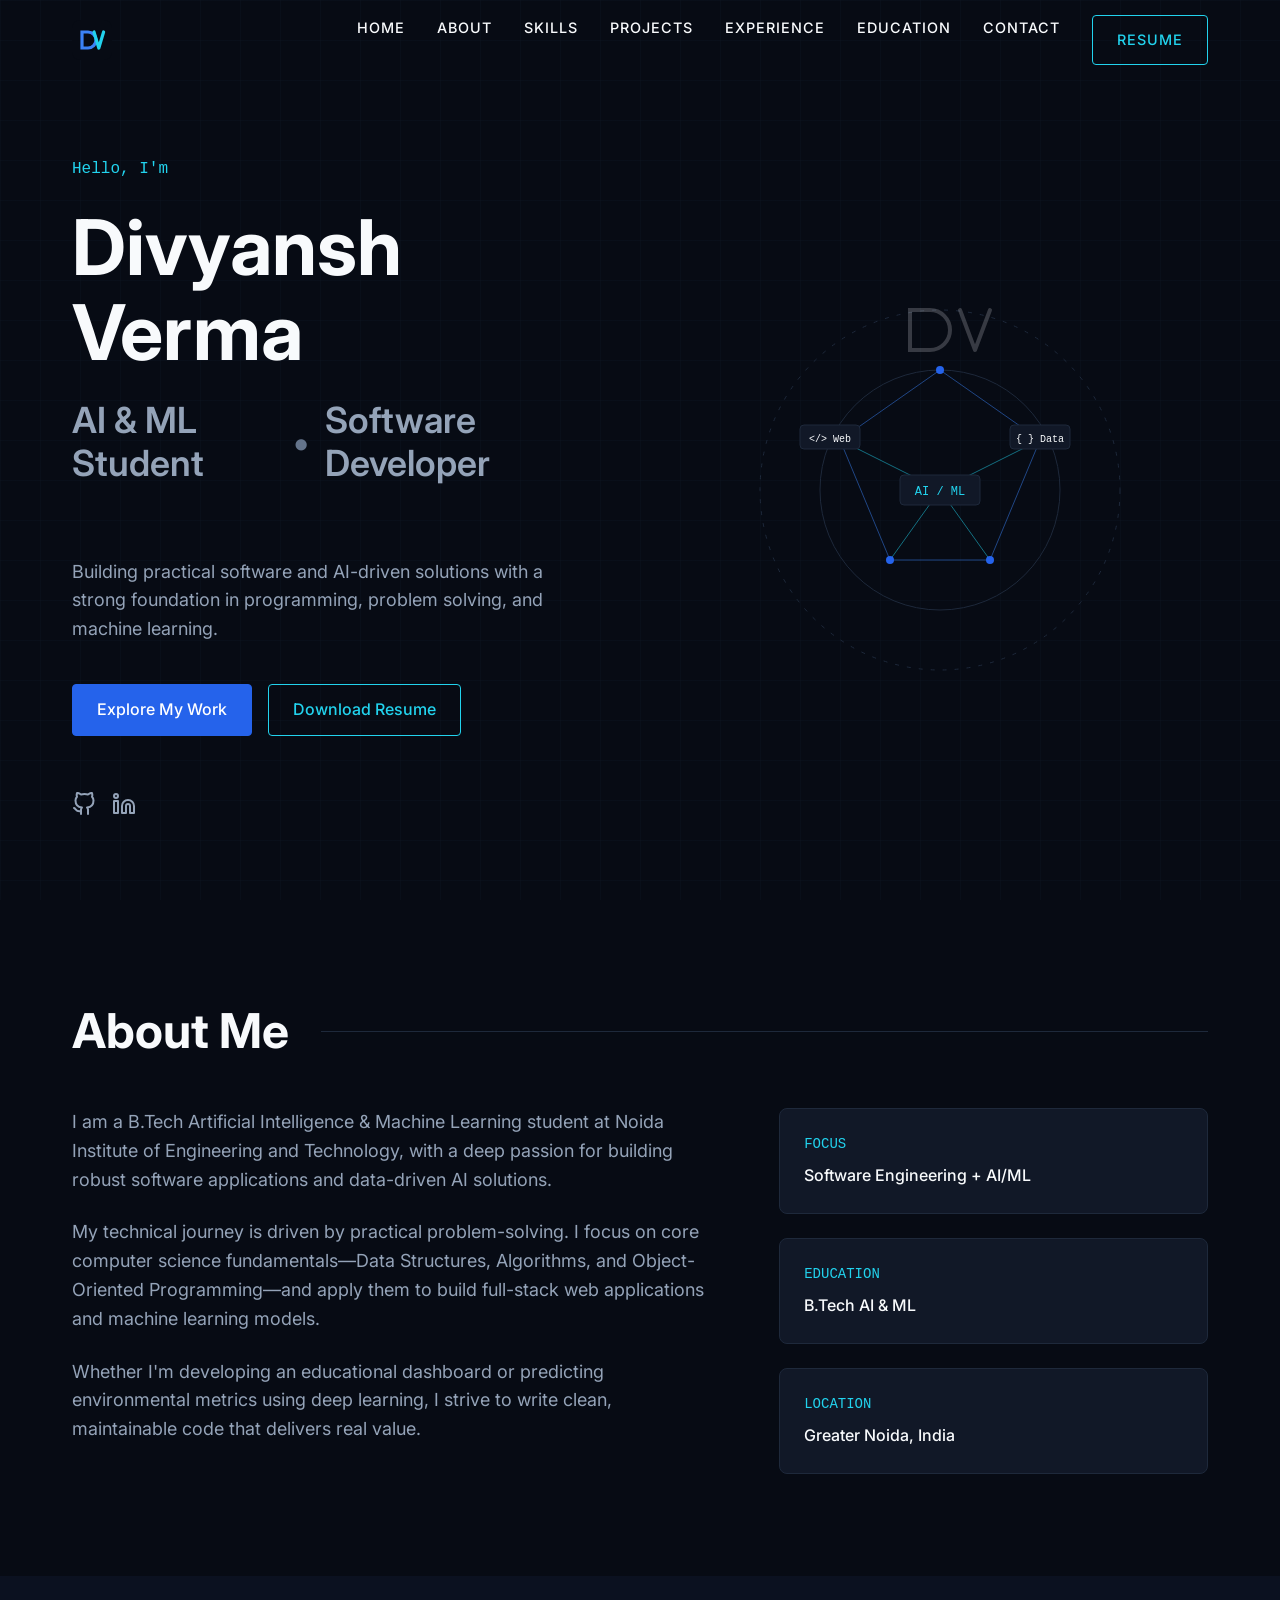
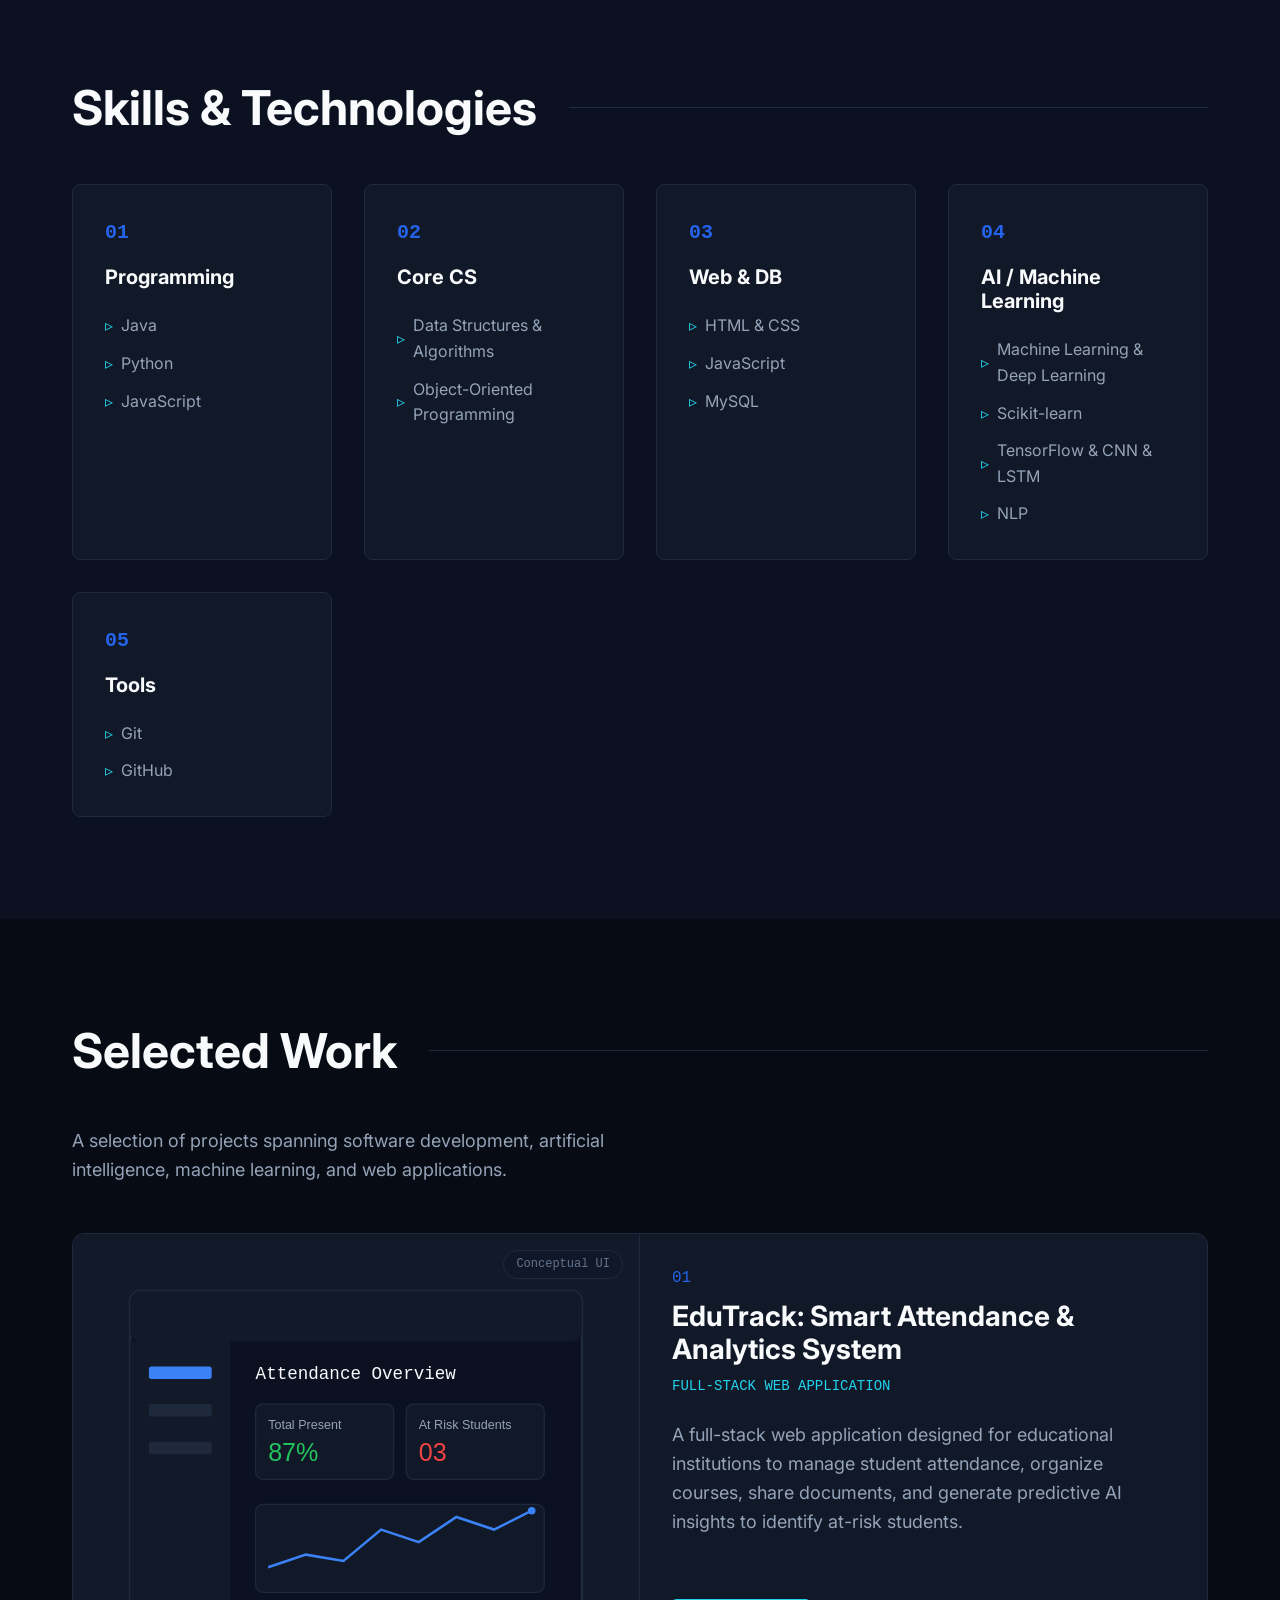
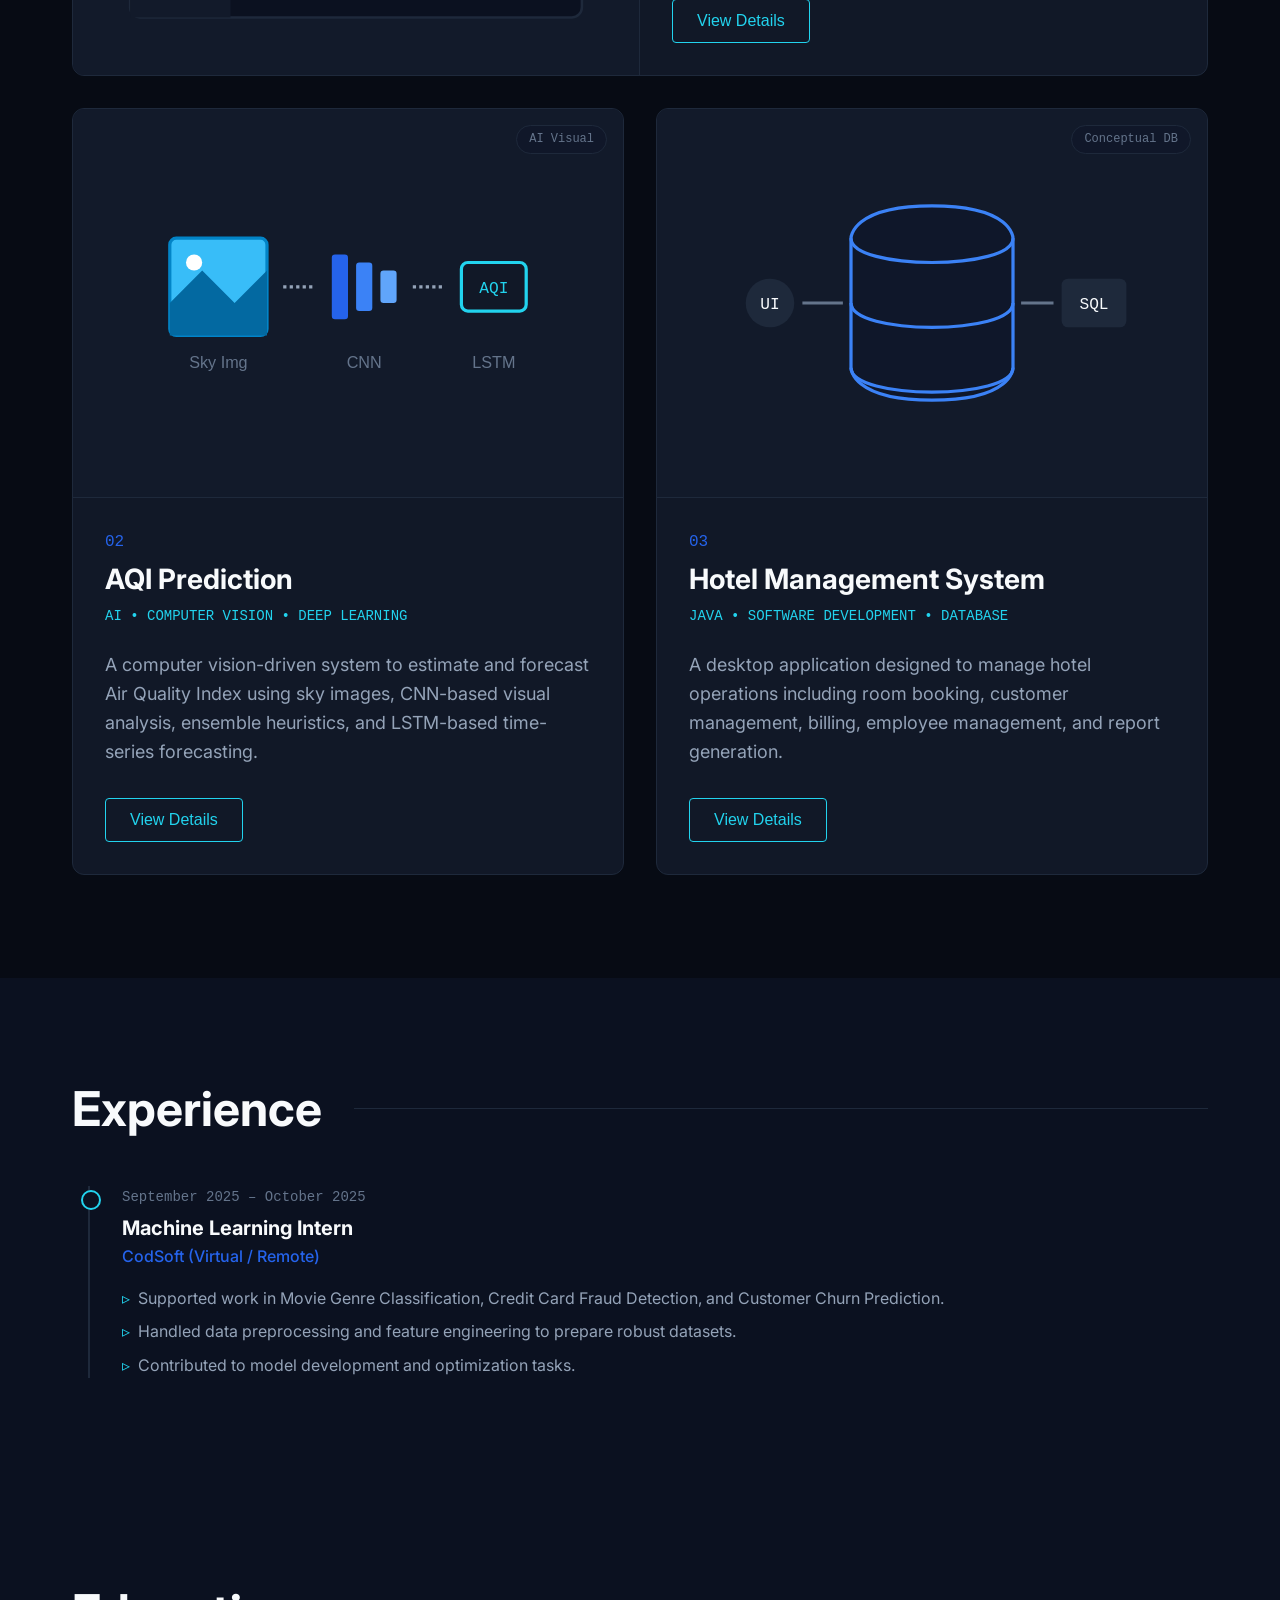
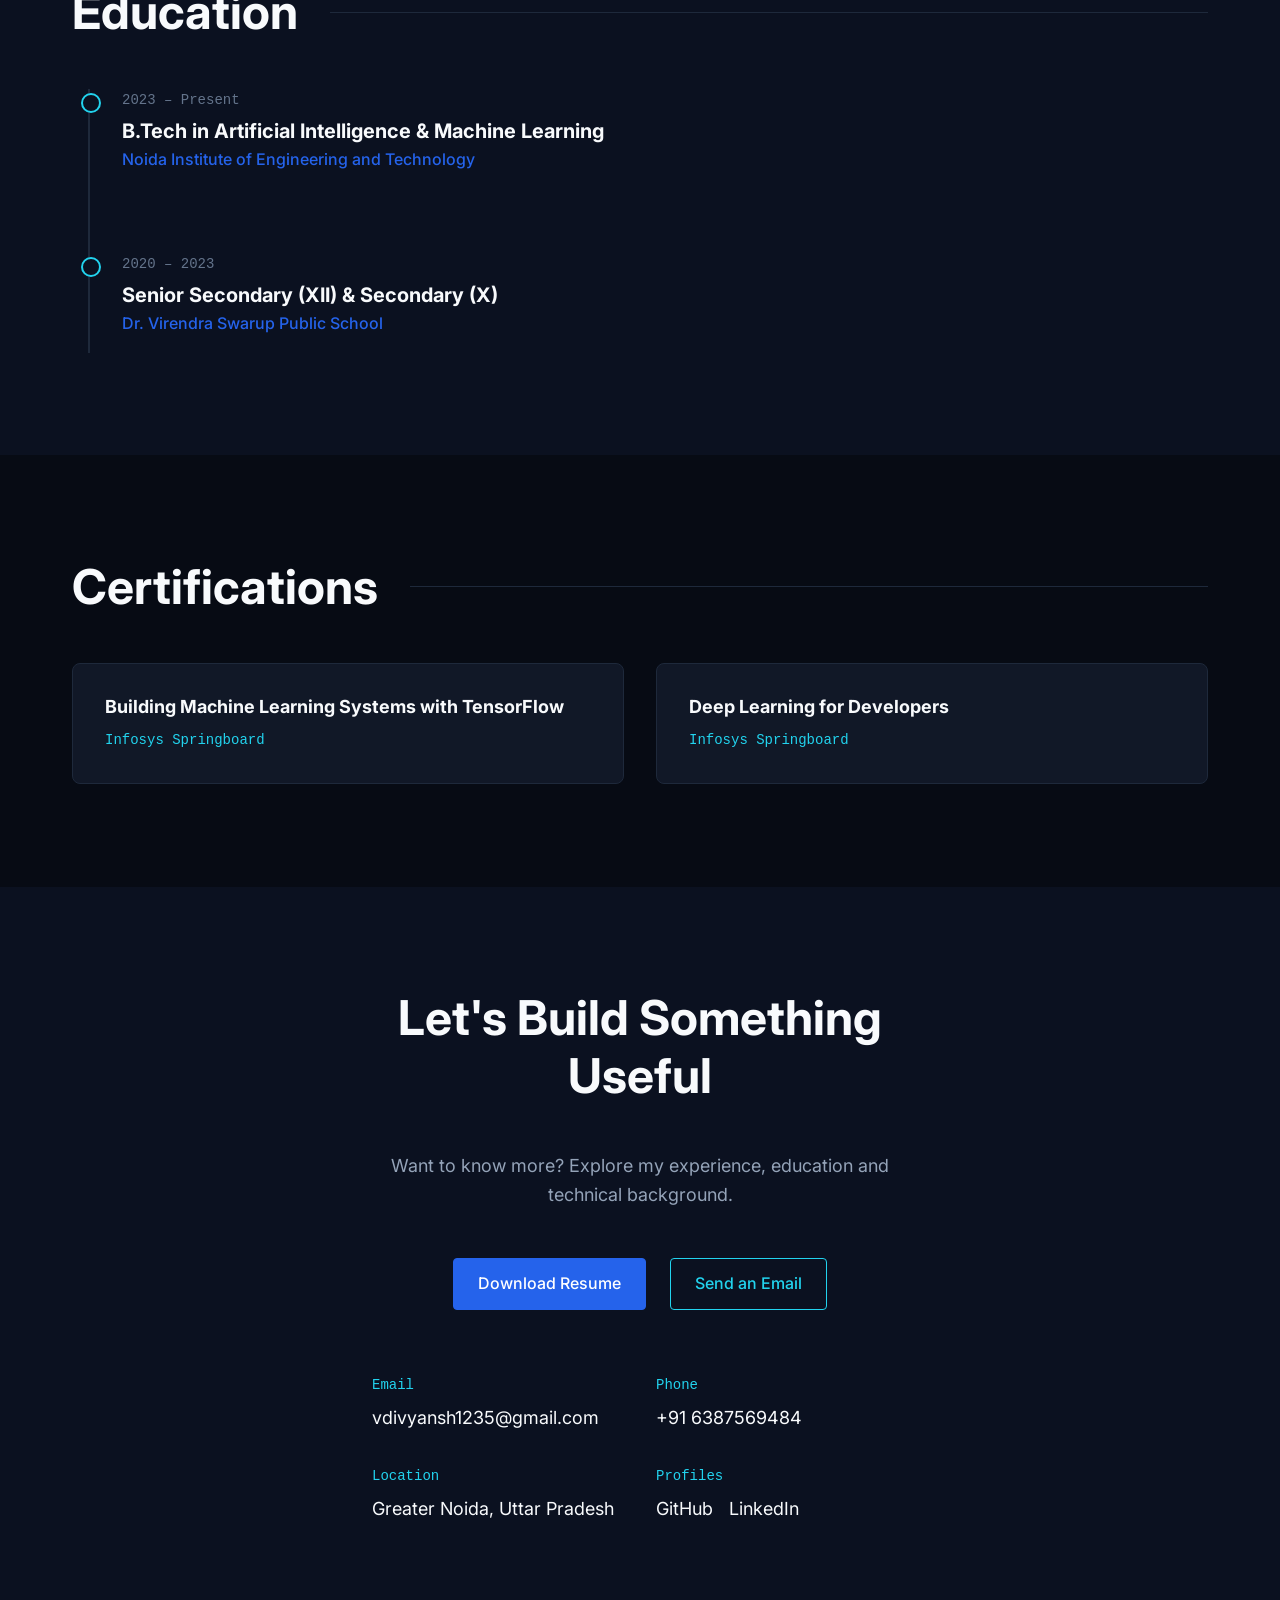
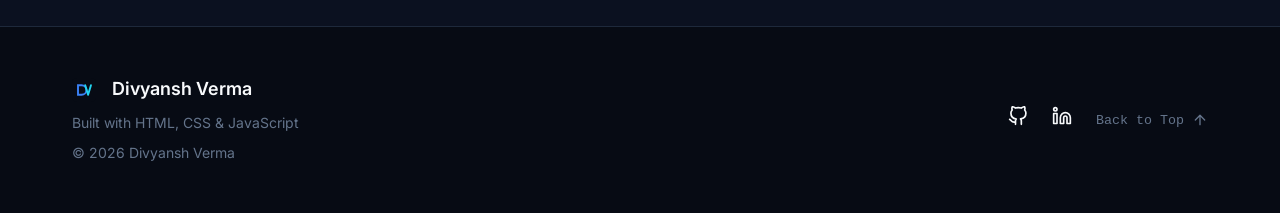
==== Task-1-Portfolio/index.html @ 852f034a "Add portfolio task" ====
<!DOCTYPE html>
<html lang="en">
<head>
  <meta charset="UTF-8">
  <meta name="viewport" content="width=device-width, initial-scale=1.0">
  <meta name="theme-color" content="#070B14">
  <meta name="description" content="Portfolio of Divyansh Verma, AI & ML Student and Software Developer.">
  <title>Divyansh Verma | Software Developer & AI/ML Student</title>
  
  <link rel="icon" href="assets/icons/favicon.svg" type="image/svg+xml">
  <link rel="stylesheet" href="style.css">
  
  <!-- Preload fonts for performance -->
  <link rel="preconnect" href="https://fonts.googleapis.com">
  <link rel="preconnect" href="https://fonts.gstatic.com" crossorigin>
  <link href="https://fonts.googleapis.com/css2?family=Inter:wght@400;500;600;700&display=swap" rel="stylesheet">
</head>
<body>
  <div class="bg-pattern"></div>

  <!-- Header / Navigation -->
  <header>
    <div class="container nav-container">
      <a href="#home" class="logo-link" aria-label="Home">
        <svg class="logo-svg" xmlns="http://www.w3.org/2000/svg" viewBox="0 0 100 100">
          <rect width="100" height="100" fill="#070B14" rx="20" />
          <path d="M25 30 h 15 a 20 20 0 0 1 20 20 a 20 20 0 0 1 -20 20 h -15 z" fill="none" stroke="#3B82F6" stroke-width="8" />
          <path d="M55 30 l 12 40 l 12 -40" fill="none" stroke="#22D3EE" stroke-width="8" stroke-linecap="round" stroke-linejoin="round" />
        </svg>
      </a>
      
      <nav>
        <ul class="nav-links">
          <li><a href="#home">Home</a></li>
          <li><a href="#about">About</a></li>
          <li><a href="#skills">Skills</a></li>
          <li><a href="#projects">Projects</a></li>
          <li><a href="#experience">Experience</a></li>
          <li><a href="#education">Education</a></li>
          <li><a href="#contact">Contact</a></li>
          <li><a href="assets/resume/Divyansh-Verma-Resume.pdf" class="btn btn-outline" download>Resume</a></li>
        </ul>
      </nav>
      
      <button class="mobile-menu-btn" aria-label="Toggle navigation" aria-expanded="false">
        <svg width="24" height="24" viewBox="0 0 24 24" fill="none" stroke="currentColor" stroke-width="2" stroke-linecap="round" stroke-linejoin="round">
          <line x1="3" y1="12" x2="21" y2="12"></line>
          <line x1="3" y1="6" x2="21" y2="6"></line>
          <line x1="3" y1="18" x2="21" y2="18"></line>
        </svg>
      </button>
    </div>
  </header>

  <main>
    <!-- Hero Section -->
    <section id="home" class="hero">
      <div class="container hero-content">
        <div class="hero-text reveal">
          <span class="hero-greeting">Hello, I'm</span>
          <h1 class="hero-title">Divyansh<br>Verma</h1>
          <h2 class="hero-subtitle">AI & ML Student <span style="color:var(--text-muted)">•</span> Software Developer</h2>
          <p class="hero-desc">Building practical software and AI-driven solutions with a strong foundation in programming, problem solving, and machine learning.</p>
          
          <div class="hero-cta">
            <a href="#projects" class="btn btn-primary">Explore My Work</a>
            <a href="assets/resume/Divyansh-Verma-Resume.pdf" class="btn btn-outline" download>Download Resume</a>
          </div>
          
          <div class="hero-social">
            <a href="https://github.com/vdivyansh1210?tab=repositories" target="_blank" rel="noopener noreferrer" aria-label="GitHub">
              <svg width="24" height="24" viewBox="0 0 24 24" fill="none" stroke="currentColor" stroke-width="2" stroke-linecap="round" stroke-linejoin="round">
                <path d="M9 19c-5 1.5-5-2.5-7-3m14 6v-3.87a3.37 3.37 0 0 0-.94-2.61c3.14-.35 6.44-1.54 6.44-7A5.44 5.44 0 0 0 20 4.77 5.07 5.07 0 0 0 19.91 1S18.73.65 16 2.48a13.38 13.38 0 0 0-7 0C6.27.65 5.09 1 5.09 1A5.07 5.07 0 0 0 5 4.77a5.44 5.44 0 0 0-1.5 3.78c0 5.42 3.3 6.61 6.44 7A3.37 3.37 0 0 0 9 18.13V22"></path>
              </svg>
            </a>
            <a href="https://www.linkedin.com/in/divyansh-verma-595201329/" target="_blank" rel="noopener noreferrer" aria-label="LinkedIn">
              <svg width="24" height="24" viewBox="0 0 24 24" fill="none" stroke="currentColor" stroke-width="2" stroke-linecap="round" stroke-linejoin="round">
                <path d="M16 8a6 6 0 0 1 6 6v7h-4v-7a2 2 0 0 0-2-2 2 2 0 0 0-2 2v7h-4v-7a6 6 0 0 1 6-6z"></path>
                <rect x="2" y="9" width="4" height="12"></rect>
                <circle cx="4" cy="4" r="2"></circle>
              </svg>
            </a>
          </div>
        </div>
        
        <div class="hero-visual-container reveal">
          <svg class="hero-visual" viewBox="0 0 500 500" xmlns="http://www.w3.org/2000/svg">
            <defs>
              <linearGradient id="glow" x1="0%" y1="0%" x2="100%" y2="100%">
                <stop offset="0%" stop-color="#2563EB" stop-opacity="0.2" />
                <stop offset="100%" stop-color="#22D3EE" stop-opacity="0.2" />
              </linearGradient>
            </defs>
            <!-- Orbit circles -->
            <circle cx="250" cy="250" r="180" fill="none" stroke="#1E293B" stroke-width="1" stroke-dasharray="4 8" />
            <circle cx="250" cy="250" r="120" fill="none" stroke="#1E293B" stroke-width="1" />
            
            <!-- Connection Lines -->
            <path class="connection-line" d="M 250 130 L 150 200 L 200 320 L 300 320 L 350 200 Z" fill="none" stroke="#3B82F6" stroke-width="1" stroke-opacity="0.5" />
            <path class="connection-line" d="M 150 200 L 250 250 L 350 200" fill="none" stroke="#22D3EE" stroke-width="1" stroke-opacity="0.5" />
            <path class="connection-line" d="M 200 320 L 250 250 L 300 320" fill="none" stroke="#22D3EE" stroke-width="1" stroke-opacity="0.5" />
            
            <!-- Nodes -->
            <circle class="node" cx="250" cy="130" r="4" fill="#2563EB" />
            <circle class="node" cx="150" cy="200" r="4" fill="#2563EB" />
            <circle class="node" cx="350" cy="200" r="4" fill="#2563EB" />
            <circle class="node" cx="200" cy="320" r="4" fill="#2563EB" />
            <circle class="node" cx="300" cy="320" r="4" fill="#2563EB" />
            <circle class="node" cx="250" cy="250" r="4" fill="#22D3EE" />
            
            <!-- Central Label -->
            <rect x="210" y="235" width="80" height="30" rx="4" fill="#111827" stroke="#1E293B" />
            <text x="250" y="255" font-family="monospace" font-size="12" fill="#22D3EE" text-anchor="middle">AI / ML</text>
            
            <rect x="110" y="185" width="60" height="24" rx="4" fill="#111827" stroke="#1E293B" />
            <text x="140" y="202" font-family="monospace" font-size="10" fill="#F8FAFC" text-anchor="middle">&lt;/&gt; Web</text>
            
            <rect x="320" y="185" width="60" height="24" rx="4" fill="#111827" stroke="#1E293B" />
            <text x="350" y="202" font-family="monospace" font-size="10" fill="#F8FAFC" text-anchor="middle">{ } Data</text>
            
            <!-- Outer Monogram overlay -->
            <path d="M 220 70 h 20 a 20 20 0 0 1 20 20 a 20 20 0 0 1 -20 20 h -20 z" fill="none" stroke="#F8FAFC" stroke-width="4" stroke-opacity="0.2" />
            <path d="M 270 70 l 15 40 l 15 -40" fill="none" stroke="#F8FAFC" stroke-width="4" stroke-linecap="round" stroke-linejoin="round" stroke-opacity="0.2" />
          </svg>
        </div>
      </div>
    </section>

    <!-- About Section -->
    <section id="about" class="about">
      <div class="container">
        <h2 class="reveal">About Me</h2>
        <div class="about-content">
          <div class="about-text reveal">
            <p>I am a B.Tech Artificial Intelligence & Machine Learning student at Noida Institute of Engineering and Technology, with a deep passion for building robust software applications and data-driven AI solutions.</p>
            <p>My technical journey is driven by practical problem-solving. I focus on core computer science fundamentals—Data Structures, Algorithms, and Object-Oriented Programming—and apply them to build full-stack web applications and machine learning models.</p>
            <p>Whether I'm developing an educational dashboard or predicting environmental metrics using deep learning, I strive to write clean, maintainable code that delivers real value.</p>
          </div>
          <div class="about-cards reveal">
            <div class="about-card">
              <div class="about-card-title">Focus</div>
              <div class="about-card-text">Software Engineering + AI/ML</div>
            </div>
            <div class="about-card">
              <div class="about-card-title">Education</div>
              <div class="about-card-text">B.Tech AI & ML</div>
            </div>
            <div class="about-card">
              <div class="about-card-title">Location</div>
              <div class="about-card-text">Greater Noida, India</div>
            </div>
          </div>
        </div>
      </div>
    </section>

    <!-- Skills Section -->
    <section id="skills" class="skills">
      <div class="container">
        <h2 class="reveal">Skills & Technologies</h2>
        <div class="skills-grid reveal">
          <div class="skill-category">
            <div class="skill-number">01</div>
            <h3 class="skill-title">Programming</h3>
            <ul class="skill-list">
              <li>Java</li>
              <li>Python</li>
              <li>JavaScript</li>
            </ul>
          </div>
          
          <div class="skill-category">
            <div class="skill-number">02</div>
            <h3 class="skill-title">Core CS</h3>
            <ul class="skill-list">
              <li>Data Structures & Algorithms</li>
              <li>Object-Oriented Programming</li>
            </ul>
          </div>
          
          <div class="skill-category">
            <div class="skill-number">03</div>
            <h3 class="skill-title">Web & DB</h3>
            <ul class="skill-list">
              <li>HTML & CSS</li>
              <li>JavaScript</li>
              <li>MySQL</li>
            </ul>
          </div>
          
          <div class="skill-category">
            <div class="skill-number">04</div>
            <h3 class="skill-title">AI / Machine Learning</h3>
            <ul class="skill-list">
              <li>Machine Learning & Deep Learning</li>
              <li>Scikit-learn</li>
              <li>TensorFlow & CNN & LSTM</li>
              <li>NLP</li>
            </ul>
          </div>
          
          <div class="skill-category">
            <div class="skill-number">05</div>
            <h3 class="skill-title">Tools</h3>
            <ul class="skill-list">
              <li>Git</li>
              <li>GitHub</li>
            </ul>
          </div>
        </div>
      </div>
    </section>

    <!-- Projects Section -->
    <section id="projects" class="projects">
      <div class="container">
        <h2 class="reveal">Selected Work</h2>
        <p class="projects-intro reveal">A selection of projects spanning software development, artificial intelligence, machine learning, and web applications.</p>
        
        <div class="projects-grid">
          
          <!-- Project 01: EduTrack -->
          <div class="project-card featured reveal">
            <div class="project-visual">
              <span class="conceptual-label">Conceptual UI</span>
              <svg width="100%" height="100%" viewBox="0 0 400 300" xmlns="http://www.w3.org/2000/svg">
                <!-- Dashboard Wireframe -->
                <rect x="20" y="20" width="360" height="260" rx="8" fill="#0B1120" stroke="#1E293B" stroke-width="2" />
                <rect x="20" y="20" width="360" height="40" rx="8" fill="#121A2A" />
                <!-- Sidebar -->
                <rect x="20" y="60" width="80" height="220" fill="#121A2A" stroke-right="#1E293B" />
                <rect x="35" y="80" width="50" height="10" rx="2" fill="#3B82F6" />
                <rect x="35" y="110" width="50" height="10" rx="2" fill="#1E293B" />
                <rect x="35" y="140" width="50" height="10" rx="2" fill="#1E293B" />
                <!-- Main Content -->
                <text x="120" y="90" font-family="monospace" font-size="14" fill="#F8FAFC">Attendance Overview</text>
                
                <!-- Stat Cards -->
                <rect x="120" y="110" width="110" height="60" rx="6" fill="#111827" stroke="#1E293B" />
                <text x="130" y="130" font-family="sans-serif" font-size="10" fill="#94A3B8">Total Present</text>
                <text x="130" y="155" font-family="sans-serif" font-size="20" fill="#22C55E">87%</text>
                
                <rect x="240" y="110" width="110" height="60" rx="6" fill="#111827" stroke="#1E293B" />
                <text x="250" y="130" font-family="sans-serif" font-size="10" fill="#94A3B8">At Risk Students</text>
                <text x="250" y="155" font-family="sans-serif" font-size="20" fill="#EF4444">03</text>
                
                <!-- Chart Area -->
                <rect x="120" y="190" width="230" height="70" rx="6" fill="#111827" stroke="#1E293B" />
                <!-- Line Chart Mock -->
                <path d="M 130 240 L 160 230 L 190 235 L 220 210 L 250 220 L 280 200 L 310 210 L 340 195" fill="none" stroke="#3B82F6" stroke-width="2" />
                <circle cx="340" cy="195" r="3" fill="#3B82F6" />
              </svg>
            </div>
            <div class="project-content">
              <div class="project-number">01</div>
              <h3 class="project-title">EduTrack: Smart Attendance & Analytics System</h3>
              <span class="project-category">FULL-STACK WEB APPLICATION</span>
              <p class="project-desc">A full-stack web application designed for educational institutions to manage student attendance, organize courses, share documents, and generate predictive AI insights to identify at-risk students.</p>
              <div>
                <button class="btn btn-outline" data-modal-target="modal-edutrack">View Details</button>
              </div>
            </div>
          </div>
          
          <div class="secondary-projects">
            <!-- Project 02: AQI -->
            <div class="project-card reveal">
              <div class="project-visual">
                <span class="conceptual-label">AI Visual</span>
                <svg width="100%" height="100%" viewBox="0 0 300 200" xmlns="http://www.w3.org/2000/svg">
                  <!-- Abstract CNN to LSTM -->
                  <!-- Sky Image Node -->
                  <rect x="40" y="60" width="60" height="60" rx="4" fill="#38BDF8" stroke="#0284C7" stroke-width="2" />
                  <circle cx="55" cy="75" r="5" fill="#FFF" />
                  <path d="M 40 100 L 60 80 L 80 100 L 100 80 L 100 120 L 40 120 Z" fill="#0369A1" />
                  
                  <!-- Flow arrows -->
                  <path d="M 110 90 L 130 90" fill="none" stroke="#94A3B8" stroke-width="2" stroke-dasharray="2 2" />
                  
                  <!-- CNN Layers -->
                  <rect x="140" y="70" width="10" height="40" rx="2" fill="#2563EB" />
                  <rect x="155" y="75" width="10" height="30" rx="2" fill="#3B82F6" />
                  <rect x="170" y="80" width="10" height="20" rx="2" fill="#60A5FA" />
                  
                  <path d="M 190 90 L 210 90" fill="none" stroke="#94A3B8" stroke-width="2" stroke-dasharray="2 2" />
                  
                  <!-- LSTM / Output -->
                  <rect x="220" y="75" width="40" height="30" rx="4" fill="#111827" stroke="#22D3EE" stroke-width="2" />
                  <text x="240" y="94" font-family="monospace" font-size="10" fill="#22D3EE" text-anchor="middle">AQI</text>
                  
                  <text x="70" y="140" font-family="sans-serif" font-size="10" fill="#64748B" text-anchor="middle">Sky Img</text>
                  <text x="160" y="140" font-family="sans-serif" font-size="10" fill="#64748B" text-anchor="middle">CNN</text>
                  <text x="240" y="140" font-family="sans-serif" font-size="10" fill="#64748B" text-anchor="middle">LSTM</text>
                </svg>
              </div>
              <div class="project-content">
                <div class="project-number">02</div>
                <h3 class="project-title">AQI Prediction</h3>
                <span class="project-category">AI • COMPUTER VISION • DEEP LEARNING</span>
                <p class="project-desc">A computer vision-driven system to estimate and forecast Air Quality Index using sky images, CNN-based visual analysis, ensemble heuristics, and LSTM-based time-series forecasting.</p>
                <div>
                  <button class="btn btn-outline" data-modal-target="modal-aqi">View Details</button>
                </div>
              </div>
            </div>
            
            <!-- Project 03: Hotel Management -->
            <div class="project-card reveal">
              <div class="project-visual">
                <span class="conceptual-label">Conceptual DB</span>
                <svg width="100%" height="100%" viewBox="0 0 300 200" xmlns="http://www.w3.org/2000/svg">
                  <!-- Abstract Database / Application logic -->
                  <path d="M 150 40 C 200 40 200 60 200 60 L 200 140 C 200 140 200 160 150 160 C 100 160 100 140 100 140 L 100 60 C 100 60 100 40 150 40 Z" fill="#0F172A" stroke="#3B82F6" stroke-width="2" />
                  <path d="M 100 60 C 100 80 200 80 200 60" fill="none" stroke="#3B82F6" stroke-width="2" />
                  <path d="M 100 100 C 100 120 200 120 200 100" fill="none" stroke="#3B82F6" stroke-width="2" />
                  <path d="M 100 140 C 100 160 200 160 200 140" fill="none" stroke="#3B82F6" stroke-width="2" />
                  
                  <!-- Connections -->
                  <circle cx="50" cy="100" r="15" fill="#1E293B" />
                  <text x="50" y="104" font-family="monospace" font-size="10" fill="#F8FAFC" text-anchor="middle">UI</text>
                  <path d="M 70 100 L 95 100" fill="none" stroke="#64748B" stroke-width="2" />
                  
                  <rect x="230" y="85" width="40" height="30" rx="4" fill="#1E293B" />
                  <text x="250" y="104" font-family="monospace" font-size="10" fill="#F8FAFC" text-anchor="middle">SQL</text>
                  <path d="M 205 100 L 225 100" fill="none" stroke="#64748B" stroke-width="2" />
                </svg>
              </div>
              <div class="project-content">
                <div class="project-number">03</div>
                <h3 class="project-title">Hotel Management System</h3>
                <span class="project-category">JAVA • SOFTWARE DEVELOPMENT • DATABASE</span>
                <p class="project-desc">A desktop application designed to manage hotel operations including room booking, customer management, billing, employee management, and report generation.</p>
                <div>
                  <button class="btn btn-outline" data-modal-target="modal-hotel">View Details</button>
                </div>
              </div>
            </div>
            
          </div>
        </div>
      </div>
    </section>

    <!-- Experience Section -->
    <section id="experience" class="experience">
      <div class="container">
        <h2 class="reveal">Experience</h2>
        <div class="timeline reveal">
          <div class="timeline-item">
            <div class="timeline-date">September 2025 – October 2025</div>
            <h3 class="timeline-title">Machine Learning Intern</h3>
            <div class="timeline-subtitle">CodSoft (Virtual / Remote)</div>
            <ul class="timeline-list">
              <li>Supported work in Movie Genre Classification, Credit Card Fraud Detection, and Customer Churn Prediction.</li>
              <li>Handled data preprocessing and feature engineering to prepare robust datasets.</li>
              <li>Contributed to model development and optimization tasks.</li>
            </ul>
          </div>
        </div>
      </div>
    </section>

    <!-- Education & Certifications Section -->
    <section id="education" class="education">
      <div class="container">
        <h2 class="reveal">Education</h2>
        <div class="timeline reveal">
          <div class="timeline-item">
            <div class="timeline-date">2023 – Present</div>
            <h3 class="timeline-title">B.Tech in Artificial Intelligence & Machine Learning</h3>
            <div class="timeline-subtitle">Noida Institute of Engineering and Technology</div>
          </div>
          
          <div class="timeline-item" style="margin-top: 2rem;">
            <div class="timeline-date">2020 – 2023</div>
            <h3 class="timeline-title">Senior Secondary (XII) & Secondary (X)</h3>
            <div class="timeline-subtitle">Dr. Virendra Swarup Public School</div>
          </div>
        </div>
      </div>
    </section>

    <section class="certifications">
      <div class="container">
        <h2 class="reveal">Certifications</h2>
        <div class="cert-grid reveal">
          <div class="cert-card">
            <h3 class="cert-title">Building Machine Learning Systems with TensorFlow</h3>
            <span class="cert-issuer">Infosys Springboard</span>
          </div>
          <div class="cert-card">
            <h3 class="cert-title">Deep Learning for Developers</h3>
            <span class="cert-issuer">Infosys Springboard</span>
          </div>
        </div>
      </div>
    </section>

    <!-- Contact Section -->
    <section id="contact" class="contact">
      <div class="container contact-content reveal">
        <h2>Let's Build Something Useful</h2>
        <p class="contact-desc">Want to know more? Explore my experience, education and technical background.</p>
        
        <div class="contact-actions">
          <a href="assets/resume/Divyansh-Verma-Resume.pdf" class="btn btn-primary" download>Download Resume</a>
          <a href="mailto:vdivyansh1235@gmail.com" class="btn btn-outline">Send an Email</a>
        </div>
        
        <div class="contact-info">
          <div class="contact-item">
            <span class="contact-label">Email</span>
            <a href="mailto:vdivyansh1235@gmail.com" class="contact-value">vdivyansh1235@gmail.com</a>
          </div>
          <div class="contact-item">
            <span class="contact-label">Phone</span>
            <a href="tel:+916387569484" class="contact-value">+91 6387569484</a>
          </div>
          <div class="contact-item">
            <span class="contact-label">Location</span>
            <span class="contact-value">Greater Noida, Uttar Pradesh</span>
          </div>
          <div class="contact-item">
            <span class="contact-label">Profiles</span>
            <div style="display:flex;gap:1rem;">
              <a href="https://github.com/vdivyansh1210?tab=repositories" target="_blank" rel="noopener noreferrer" class="contact-value">GitHub</a>
              <a href="https://www.linkedin.com/in/divyansh-verma-595201329/" target="_blank" rel="noopener noreferrer" class="contact-value">LinkedIn</a>
            </div>
          </div>
        </div>
      </div>
    </section>
  </main>

  <!-- Footer -->
  <footer>
    <div class="container footer-content">
      <div class="footer-left">
        <div class="footer-logo">
          <svg class="logo-svg" style="width: 24px; height: 24px;" xmlns="http://www.w3.org/2000/svg" viewBox="0 0 100 100">
            <rect width="100" height="100" fill="#070B14" rx="20" />
            <path d="M25 30 h 15 a 20 20 0 0 1 20 20 a 20 20 0 0 1 -20 20 h -15 z" fill="none" stroke="#3B82F6" stroke-width="8" />
            <path d="M55 30 l 12 40 l 12 -40" fill="none" stroke="#22D3EE" stroke-width="8" stroke-linecap="round" stroke-linejoin="round" />
          </svg>
          <span class="footer-name">Divyansh Verma</span>
        </div>
        <span class="footer-credit">Built with HTML, CSS & JavaScript</span>
        <span class="footer-credit">&copy; 2026 Divyansh Verma</span>
      </div>
      
      <div class="footer-right">
        <a href="https://github.com/vdivyansh1210?tab=repositories" target="_blank" rel="noopener noreferrer" aria-label="GitHub">
          <svg width="20" height="20" viewBox="0 0 24 24" fill="none" stroke="currentColor" stroke-width="2" stroke-linecap="round" stroke-linejoin="round"><path d="M9 19c-5 1.5-5-2.5-7-3m14 6v-3.87a3.37 3.37 0 0 0-.94-2.61c3.14-.35 6.44-1.54 6.44-7A5.44 5.44 0 0 0 20 4.77 5.07 5.07 0 0 0 19.91 1S18.73.65 16 2.48a13.38 13.38 0 0 0-7 0C6.27.65 5.09 1 5.09 1A5.07 5.07 0 0 0 5 4.77a5.44 5.44 0 0 0-1.5 3.78c0 5.42 3.3 6.61 6.44 7A3.37 3.37 0 0 0 9 18.13V22"></path></svg>
        </a>
        <a href="https://www.linkedin.com/in/divyansh-verma-595201329/" target="_blank" rel="noopener noreferrer" aria-label="LinkedIn">
          <svg width="20" height="20" viewBox="0 0 24 24" fill="none" stroke="currentColor" stroke-width="2" stroke-linecap="round" stroke-linejoin="round"><path d="M16 8a6 6 0 0 1 6 6v7h-4v-7a2 2 0 0 0-2-2 2 2 0 0 0-2 2v7h-4v-7a6 6 0 0 1 6-6z"></path><rect x="2" y="9" width="4" height="12"></rect><circle cx="4" cy="4" r="2"></circle></svg>
        </a>
        <button class="back-to-top" aria-label="Back to top">
          Back to Top 
          <svg width="16" height="16" viewBox="0 0 24 24" fill="none" stroke="currentColor" stroke-width="2" stroke-linecap="round" stroke-linejoin="round"><line x1="12" y1="19" x2="12" y2="5"></line><polyline points="5 12 12 5 19 12"></polyline></svg>
        </button>
      </div>
    </div>
  </footer>

  <!-- Modals -->
  
  <!-- EduTrack Modal -->
  <div id="modal-edutrack" class="modal-overlay" role="dialog" aria-modal="true" aria-labelledby="modal-edutrack-title" aria-hidden="true">
    <div class="modal-container">
      <button class="modal-close" aria-label="Close modal">
        <svg width="20" height="20" viewBox="0 0 24 24" fill="none" stroke="currentColor" stroke-width="2" stroke-linecap="round" stroke-linejoin="round"><line x1="18" y1="6" x2="6" y2="18"></line><line x1="6" y1="6" x2="18" y2="18"></line></svg>
      </button>
      <div class="modal-content">
        <div class="modal-body">
          <span class="category">FULL-STACK WEB APPLICATION</span>
          <h3 id="modal-edutrack-title">EduTrack</h3>
          <p>A full-stack web application designed for educational institutions to manage student attendance, organize courses, share documents, and generate predictive AI insights to identify at-risk students.</p>
          
          <h4>Features & Highlights</h4>
          <ul class="modal-list">
            <li><strong>Role-Based Access Control:</strong> Admin, Teacher, and Student roles with secure JWT authentication.</li>
            <li><strong>Attendance Management:</strong> Tracking for Present, Absent, and Late records, featuring attendance dashboards and trends.</li>
            <li><strong>AI Attendance Analytics:</strong> Identification of students at risk of falling below the critical 75% attendance threshold.</li>
            <li><strong>Course Management:</strong> Faculty assignment and student enrollment portals.</li>
            <li><strong>Document Sharing:</strong> Secure file upload and download functionalities.</li>
          </ul>
        </div>
      </div>
    </div>
  </div>

  <!-- AQI Modal -->
  <div id="modal-aqi" class="modal-overlay" role="dialog" aria-modal="true" aria-labelledby="modal-aqi-title" aria-hidden="true">
    <div class="modal-container">
      <button class="modal-close" aria-label="Close modal">
        <svg width="20" height="20" viewBox="0 0 24 24" fill="none" stroke="currentColor" stroke-width="2" stroke-linecap="round" stroke-linejoin="round"><line x1="18" y1="6" x2="6" y2="18"></line><line x1="6" y1="6" x2="18" y2="18"></line></svg>
      </button>
      <div class="modal-content">
        <div class="modal-body">
          <span class="category">AI • COMPUTER VISION • DEEP LEARNING (2026)</span>
          <h3 id="modal-aqi-title">AQI Prediction using Computer Vision and LSTM</h3>
          <p>A computer vision-driven system to estimate and forecast Air Quality Index using sky images, CNN-based visual analysis, ensemble heuristics, and LSTM-based time-series forecasting.</p>
          
          <h4>Methodology</h4>
          <ul class="modal-list">
            <li><strong>Data Processing:</strong> Sky image preprocessing combined with weather and pollution data integration.</li>
            <li><strong>Visual Analysis:</strong> CNN-based analysis to extract critical features from environmental images.</li>
            <li><strong>Forecasting:</strong> LSTM time-series modeling for predictive analysis of air quality trends.</li>
            <li><strong>Evaluation:</strong> Comprehensive data analysis and model evaluation techniques.</li>
          </ul>
        </div>
      </div>
    </div>
  </div>

  <!-- Hotel Modal -->
  <div id="modal-hotel" class="modal-overlay" role="dialog" aria-modal="true" aria-labelledby="modal-hotel-title" aria-hidden="true">
    <div class="modal-container">
      <button class="modal-close" aria-label="Close modal">
        <svg width="20" height="20" viewBox="0 0 24 24" fill="none" stroke="currentColor" stroke-width="2" stroke-linecap="round" stroke-linejoin="round"><line x1="18" y1="6" x2="6" y2="18"></line><line x1="6" y1="6" x2="18" y2="18"></line></svg>
      </button>
      <div class="modal-content">
        <div class="modal-body">
          <span class="category">JAVA • SOFTWARE DEVELOPMENT • DATABASE (2025)</span>
          <h3 id="modal-hotel-title">Hotel Management System</h3>
          <p>A desktop application designed to manage hotel operations including room booking, customer management, billing, employee management and report generation.</p>
          
          <h4>Features & Technical Details</h4>
          <ul class="modal-list">
            <li><strong>Core Features:</strong> Room booking, automated billing, customer management, and comprehensive report generation.</li>
            <li><strong>Employee Management:</strong> Module to manage staff details and roles effectively.</li>
            <li><strong>Database Integration:</strong> Reliable data storage and retrieval via MySQL and JDBC.</li>
            <li><strong>Software Design:</strong> Built with robust object-oriented application structure in Java.</li>
          </ul>
        </div>
      </div>
    </div>
  </div>

  <script src="script.js"></script>
</body>
</html>
---- Task-1-Portfolio/style.css ----
:root {
  /* Color System */
  --bg-primary: #070B14;
  --bg-secondary: #0B1120;
  --surface: #111827;
  --card: #121A2A;
  
  --blue-primary: #2563EB;
  --blue-bright: #3B82F6;
  --blue-light: #60A5FA;
  --cyan: #22D3EE;
  
  --text-primary: #F8FAFC;
  --text-secondary: #94A3B8;
  --text-muted: #64748B;
  
  --border-color: #1E293B;
  --success: #22C55E;

  /* Typography */
  --font-main: "Inter", system-ui, -apple-system, BlinkMacSystemFont, "Segoe UI", sans-serif;
  --font-mono: ui-monospace, SFMono-Regular, Menlo, Monaco, Consolas, monospace;
  
  --nav-height: 80px;
  
  /* Spacing */
  --section-padding: clamp(4rem, 8vw, 8rem);
  --container-max: 1200px;
}

* {
  margin: 0;
  padding: 0;
  box-sizing: border-box;
}

html {
  scroll-behavior: smooth;
}

body {
  font-family: var(--font-main);
  background-color: var(--bg-primary);
  color: var(--text-primary);
  line-height: 1.6;
  overflow-x: hidden;
  position: relative;
}

/* Background Technical Pattern */
.bg-pattern {
  position: fixed;
  top: 0;
  left: 0;
  width: 100vw;
  height: 100vh;
  z-index: -1;
  background-image: 
    linear-gradient(to right, rgba(30, 41, 59, 0.3) 1px, transparent 1px),
    linear-gradient(to bottom, rgba(30, 41, 59, 0.3) 1px, transparent 1px);
  background-size: 40px 40px;
  pointer-events: none;
  opacity: 0.5;
}

/* Base Container */
.container {
  max-width: var(--container-max);
  margin: 0 auto;
  padding: 0 2rem;
}

/* Typography */
h1, h2, h3, h4, h5, h6 {
  color: var(--text-primary);
  line-height: 1.2;
}

h2 {
  font-size: clamp(2rem, 4vw, 3rem);
  margin-bottom: 3rem;
  display: flex;
  align-items: center;
  gap: 1rem;
}

h2::after {
  content: "";
  height: 1px;
  flex: 1;
  background: var(--border-color);
  margin-left: 1rem;
}

p {
  color: var(--text-secondary);
  font-size: 1.125rem;
}

a {
  text-decoration: none;
  color: var(--text-primary);
  transition: color 0.3s ease;
}

/* Buttons */
.btn {
  display: inline-flex;
  align-items: center;
  justify-content: center;
  padding: 0.75rem 1.5rem;
  border-radius: 4px;
  font-weight: 500;
  font-size: 1rem;
  cursor: pointer;
  transition: all 0.3s ease;
  border: 1px solid transparent;
}

.btn-primary {
  background-color: var(--blue-primary);
  color: #fff;
  border-color: var(--blue-primary);
}

.btn-primary:hover, .btn-primary:focus-visible {
  background-color: var(--blue-bright);
  box-shadow: 0 0 15px rgba(59, 130, 246, 0.4);
}

.btn-outline {
  background-color: transparent;
  color: var(--cyan);
  border-color: var(--cyan);
}

.btn-outline:hover, .btn-outline:focus-visible {
  background-color: rgba(34, 211, 238, 0.1);
}

/* Focus States */
:focus-visible {
  outline: 2px solid var(--blue-bright);
  outline-offset: 4px;
}

/* --- NAVIGATION --- */
header {
  position: fixed;
  top: 0;
  width: 100%;
  height: var(--nav-height);
  display: flex;
  align-items: center;
  z-index: 1000;
  transition: all 0.3s ease;
  background-color: transparent;
}

header.scrolled {
  background-color: rgba(11, 17, 32, 0.9);
  backdrop-filter: blur(10px);
  border-bottom: 1px solid var(--border-color);
  box-shadow: 0 4px 20px rgba(0,0,0,0.2);
}

.nav-container {
  display: flex;
  justify-content: space-between;
  align-items: center;
  width: 100%;
}

.logo-link {
  display: flex;
  align-items: center;
}

.logo-svg {
  width: 40px;
  height: 40px;
}

.nav-links {
  display: flex;
  gap: 2rem;
  list-style: none;
}

.nav-links a {
  font-size: 0.9rem;
  font-weight: 500;
  text-transform: uppercase;
  letter-spacing: 1px;
}

.nav-links a:hover {
  color: var(--cyan);
}

.mobile-menu-btn {
  display: none;
  background: transparent;
  border: none;
  cursor: pointer;
  padding: 0.5rem;
}

.mobile-menu-btn svg {
  stroke: var(--text-primary);
}

/* --- HERO SECTION --- */
.hero {
  min-height: 100vh;
  display: flex;
  align-items: center;
  padding-top: var(--nav-height);
  position: relative;
}

.hero-content {
  display: grid;
  grid-template-columns: 1fr 1fr;
  gap: 4rem;
  align-items: center;
}

.hero-text {
  display: flex;
  flex-direction: column;
  gap: 1.5rem;
}

.hero-greeting {
  font-family: var(--font-mono);
  color: var(--cyan);
  font-size: 1rem;
}

.hero-title {
  font-size: clamp(3rem, 6vw, 5rem);
  font-weight: 700;
  color: var(--text-primary);
  line-height: 1.1;
}

.hero-subtitle {
  font-size: clamp(1.5rem, 3vw, 2.25rem);
  color: var(--text-secondary);
  font-weight: 600;
}

.hero-desc {
  max-width: 500px;
  font-size: 1.125rem;
}

.hero-cta {
  display: flex;
  gap: 1rem;
  margin-top: 1rem;
}

.hero-social {
  display: flex;
  gap: 1rem;
  margin-top: 2rem;
}

.hero-social a {
  color: var(--text-secondary);
  transition: color 0.3s;
}

.hero-social a:hover {
  color: var(--blue-light);
}

.hero-visual-container {
  display: flex;
  justify-content: center;
  align-items: center;
  position: relative;
  width: 100%;
  aspect-ratio: 1;
}

.hero-visual {
  width: 100%;
  max-width: 500px;
}

/* Animations for hero visual */
@keyframes pulseNode {
  0% { r: 4; fill: var(--blue-primary); }
  50% { r: 6; fill: var(--cyan); box-shadow: 0 0 10px var(--cyan); }
  100% { r: 4; fill: var(--blue-primary); }
}
.node {
  animation: pulseNode 3s infinite ease-in-out alternate;
}
.node:nth-child(even) {
  animation-delay: 1s;
}

@keyframes drawLine {
  0% { stroke-dashoffset: 1000; }
  100% { stroke-dashoffset: 0; }
}
.connection-line {
  stroke-dasharray: 1000;
  animation: drawLine 4s ease-out forwards;
}

/* --- ABOUT SECTION --- */
.about {
  padding: var(--section-padding) 0;
}

.about-content {
  display: grid;
  grid-template-columns: 3fr 2fr;
  gap: 4rem;
}

.about-text p {
  margin-bottom: 1.5rem;
}

.about-cards {
  display: grid;
  grid-template-columns: 1fr;
  gap: 1.5rem;
}

.about-card {
  background: var(--surface);
  border: 1px solid var(--border-color);
  padding: 1.5rem;
  border-radius: 8px;
}

.about-card-title {
  font-family: var(--font-mono);
  font-size: 0.875rem;
  color: var(--cyan);
  margin-bottom: 0.5rem;
  text-transform: uppercase;
}

.about-card-text {
  color: var(--text-primary);
  font-weight: 500;
}

/* --- SKILLS SECTION --- */
.skills {
  padding: var(--section-padding) 0;
  background-color: var(--bg-secondary);
}

.skills-grid {
  display: grid;
  grid-template-columns: repeat(auto-fit, minmax(250px, 1fr));
  gap: 2rem;
}

.skill-category {
  background: var(--surface);
  border: 1px solid var(--border-color);
  border-radius: 8px;
  padding: 2rem;
  transition: transform 0.3s ease, border-color 0.3s ease;
}

.skill-category:hover {
  transform: translateY(-5px);
  border-color: var(--blue-primary);
}

.skill-number {
  font-family: var(--font-mono);
  color: var(--blue-primary);
  font-size: 1.25rem;
  font-weight: 700;
  margin-bottom: 1rem;
}

.skill-title {
  font-size: 1.25rem;
  margin-bottom: 1.5rem;
  color: var(--text-primary);
}

.skill-list {
  list-style: none;
  display: flex;
  flex-direction: column;
  gap: 0.75rem;
}

.skill-list li {
  display: flex;
  align-items: center;
  gap: 0.5rem;
  color: var(--text-secondary);
}

.skill-list li::before {
  content: "▹";
  color: var(--cyan);
}

/* --- PROJECTS SECTION --- */
.projects {
  padding: var(--section-padding) 0;
}

.projects-intro {
  margin-bottom: 3rem;
  max-width: 600px;
}

.projects-grid {
  display: grid;
  grid-template-columns: 1fr;
  gap: 4rem;
}

.project-card {
  background: var(--surface);
  border: 1px solid var(--border-color);
  border-radius: 12px;
  overflow: hidden;
  transition: border-color 0.3s ease;
  display: flex;
  flex-direction: column;
}

.project-card:hover {
  border-color: var(--blue-primary);
}

.project-card.featured {
  display: grid;
  grid-template-columns: 1fr 1fr;
  gap: 0;
}

.project-visual {
  background: var(--card);
  padding: 2rem;
  display: flex;
  justify-content: center;
  align-items: center;
  border-bottom: 1px solid var(--border-color);
  position: relative;
  overflow: hidden;
  min-height: 300px;
}

.project-card.featured .project-visual {
  border-bottom: none;
  border-right: 1px solid var(--border-color);
  min-height: 400px;
}

.conceptual-label {
  position: absolute;
  top: 1rem;
  right: 1rem;
  background: rgba(15, 23, 42, 0.8);
  border: 1px solid var(--border-color);
  padding: 0.25rem 0.75rem;
  border-radius: 99px;
  font-family: var(--font-mono);
  font-size: 0.75rem;
  color: var(--text-muted);
}

.project-content {
  padding: 2rem;
  display: flex;
  flex-direction: column;
}

.project-number {
  font-family: var(--font-mono);
  color: var(--blue-primary);
  font-size: 1rem;
  margin-bottom: 0.5rem;
}

.project-title {
  font-size: 1.75rem;
  margin-bottom: 0.5rem;
}

.project-category {
  font-family: var(--font-mono);
  font-size: 0.875rem;
  color: var(--cyan);
  margin-bottom: 1.5rem;
}

.project-desc {
  margin-bottom: 2rem;
  flex: 1;
}

/* Secondary projects grid */
.secondary-projects {
  display: grid;
  grid-template-columns: 1fr 1fr;
  gap: 2rem;
  margin-top: -2rem;
}

/* --- EXPERIENCE & EDUCATION --- */
.experience, .education {
  padding: var(--section-padding) 0;
  background-color: var(--bg-secondary);
}

.timeline {
  display: flex;
  flex-direction: column;
  gap: 2rem;
  border-left: 2px solid var(--border-color);
  padding-left: 2rem;
  margin-left: 1rem;
}

.timeline-item {
  position: relative;
}

.timeline-item::before {
  content: "";
  position: absolute;
  left: -2.55rem;
  top: 0.25rem;
  width: 1rem;
  height: 1rem;
  background: var(--bg-secondary);
  border: 2px solid var(--cyan);
  border-radius: 50%;
}

.timeline-date {
  font-family: var(--font-mono);
  font-size: 0.875rem;
  color: var(--text-muted);
  margin-bottom: 0.5rem;
}

.timeline-title {
  font-size: 1.25rem;
  color: var(--text-primary);
  margin-bottom: 0.25rem;
}

.timeline-subtitle {
  color: var(--blue-primary);
  font-weight: 500;
  margin-bottom: 1rem;
}

.timeline-list {
  list-style: none;
  display: flex;
  flex-direction: column;
  gap: 0.5rem;
}

.timeline-list li {
  position: relative;
  padding-left: 1rem;
  color: var(--text-secondary);
}

.timeline-list li::before {
  content: "▹";
  position: absolute;
  left: 0;
  color: var(--cyan);
}

/* --- CERTIFICATIONS --- */
.certifications {
  padding: var(--section-padding) 0;
}

.cert-grid {
  display: grid;
  grid-template-columns: repeat(auto-fit, minmax(300px, 1fr));
  gap: 2rem;
}

.cert-card {
  background: var(--surface);
  border: 1px solid var(--border-color);
  padding: 2rem;
  border-radius: 8px;
}

.cert-title {
  font-size: 1.125rem;
  margin-bottom: 0.5rem;
}

.cert-issuer {
  color: var(--cyan);
  font-family: var(--font-mono);
  font-size: 0.875rem;
}

/* --- CONTACT / RESUME SECTION --- */
.contact {
  padding: var(--section-padding) 0;
  text-align: center;
  background-color: var(--bg-secondary);
}

.contact-content {
  max-width: 600px;
  margin: 0 auto;
}

.contact-content h2 {
  justify-content: center;
}

.contact-content h2::after {
  display: none;
}

.contact-desc {
  margin-bottom: 3rem;
}

.contact-actions {
  display: flex;
  justify-content: center;
  gap: 1.5rem;
  margin-bottom: 4rem;
}

.contact-info {
  display: grid;
  grid-template-columns: repeat(2, 1fr);
  gap: 2rem;
  text-align: left;
}

.contact-item {
  display: flex;
  flex-direction: column;
  gap: 0.5rem;
}

.contact-label {
  font-family: var(--font-mono);
  font-size: 0.875rem;
  color: var(--cyan);
}

.contact-value {
  color: var(--text-primary);
  font-size: 1.125rem;
  transition: color 0.3s;
}

.contact-value:hover {
  color: var(--blue-light);
}

/* --- FOOTER --- */
footer {
  padding: 3rem 0;
  border-top: 1px solid var(--border-color);
  background: var(--bg-primary);
}

.footer-content {
  display: flex;
  justify-content: space-between;
  align-items: center;
}

.footer-left {
  display: flex;
  flex-direction: column;
  gap: 0.5rem;
}

.footer-logo {
  display: flex;
  align-items: center;
  gap: 1rem;
}

.footer-name {
  font-weight: 600;
  font-size: 1.125rem;
}

.footer-credit {
  font-size: 0.875rem;
  color: var(--text-muted);
}

.footer-right {
  display: flex;
  gap: 1.5rem;
  align-items: center;
}

.back-to-top {
  background: none;
  border: none;
  color: var(--text-muted);
  font-family: var(--font-mono);
  cursor: pointer;
  display: flex;
  align-items: center;
  gap: 0.5rem;
  transition: color 0.3s;
}

.back-to-top:hover {
  color: var(--cyan);
}

/* --- MODAL --- */
.modal-overlay {
  position: fixed;
  top: 0;
  left: 0;
  width: 100vw;
  height: 100vh;
  background: rgba(7, 11, 20, 0.9);
  backdrop-filter: blur(5px);
  z-index: 2000;
  display: flex;
  justify-content: center;
  align-items: center;
  opacity: 0;
  visibility: hidden;
  transition: all 0.3s ease;
}

.modal-overlay.active {
  opacity: 1;
  visibility: visible;
}

.modal-container {
  background: var(--surface);
  border: 1px solid var(--border-color);
  border-radius: 12px;
  width: 90%;
  max-width: 800px;
  max-height: 90vh;
  overflow-y: auto;
  position: relative;
  transform: translateY(20px);
  transition: transform 0.3s ease;
}

.modal-overlay.active .modal-container {
  transform: translateY(0);
}

.modal-close {
  position: absolute;
  top: 1rem;
  right: 1rem;
  background: var(--bg-primary);
  border: 1px solid var(--border-color);
  color: var(--text-primary);
  width: 40px;
  height: 40px;
  border-radius: 50%;
  display: flex;
  justify-content: center;
  align-items: center;
  cursor: pointer;
  z-index: 10;
  transition: all 0.3s;
}

.modal-close:hover {
  background: var(--border-color);
  color: var(--cyan);
}

.modal-content {
  padding: 3rem;
}

.modal-visual {
  width: 100%;
  height: 250px;
  background: var(--card);
  margin-bottom: 2rem;
  border-radius: 8px;
  display: flex;
  justify-content: center;
  align-items: center;
  border: 1px solid var(--border-color);
}

.modal-body h3 {
  font-size: 2rem;
  margin-bottom: 0.5rem;
}

.modal-body .category {
  font-family: var(--font-mono);
  color: var(--cyan);
  font-size: 0.875rem;
  margin-bottom: 2rem;
  display: block;
}

.modal-body h4 {
  font-size: 1.25rem;
  margin: 1.5rem 0 1rem;
  color: var(--text-primary);
}

.modal-list {
  list-style: none;
  padding: 0;
}

.modal-list li {
  position: relative;
  padding-left: 1.5rem;
  margin-bottom: 0.5rem;
  color: var(--text-secondary);
}

.modal-list li::before {
  content: "▹";
  position: absolute;
  left: 0;
  color: var(--cyan);
}

/* --- SCROLL REVEAL --- */
.reveal {
  opacity: 0;
  transform: translateY(30px);
  transition: all 0.6s cubic-bezier(0.5, 0, 0, 1);
}

.reveal.active {
  opacity: 1;
  transform: translateY(0);
}

/* --- RESPONSIVE DESIGN --- */
@media (max-width: 1024px) {
  .hero-content {
    grid-template-columns: 1fr;
    text-align: center;
  }
  
  .hero-text {
    align-items: center;
  }
  
  .hero-desc {
    margin: 0 auto;
  }
  
  .about-content {
    grid-template-columns: 1fr;
  }
  
  .project-card.featured {
    grid-template-columns: 1fr;
  }
  
  .project-card.featured .project-visual {
    border-right: none;
    border-bottom: 1px solid var(--border-color);
    min-height: 300px;
  }
}

@media (max-width: 768px) {
  .nav-links {
    position: fixed;
    top: var(--nav-height);
    left: 0;
    width: 100%;
    height: calc(100vh - var(--nav-height));
    background: rgba(11, 17, 32, 0.95);
    backdrop-filter: blur(10px);
    flex-direction: column;
    justify-content: center;
    align-items: center;
    gap: 3rem;
    transform: translateX(100%);
    transition: transform 0.3s ease;
  }

  .nav-links.active {
    transform: translateX(0);
  }

  .mobile-menu-btn {
    display: block;
  }
  
  .secondary-projects {
    grid-template-columns: 1fr;
  }
  
  .contact-info {
    grid-template-columns: 1fr;
  }
  
  .footer-content {
    flex-direction: column;
    gap: 2rem;
    text-align: center;
  }
}

@media (max-width: 430px) {
  .contact-actions {
    flex-direction: column;
  }
  
  .modal-content {
    padding: 1.5rem;
  }
}

/* Reduced Motion */
@media (prefers-reduced-motion: reduce) {
  html {
    scroll-behavior: auto;
  }
  
  *,
  *::before,
  *::after {
    animation-duration: 0.01ms !important;
    animation-iteration-count: 1 !important;
    transition-duration: 0.01ms !important;
    scroll-behavior: auto !important;
  }
  
  .reveal {
    opacity: 1;
    transform: none;
  }
}
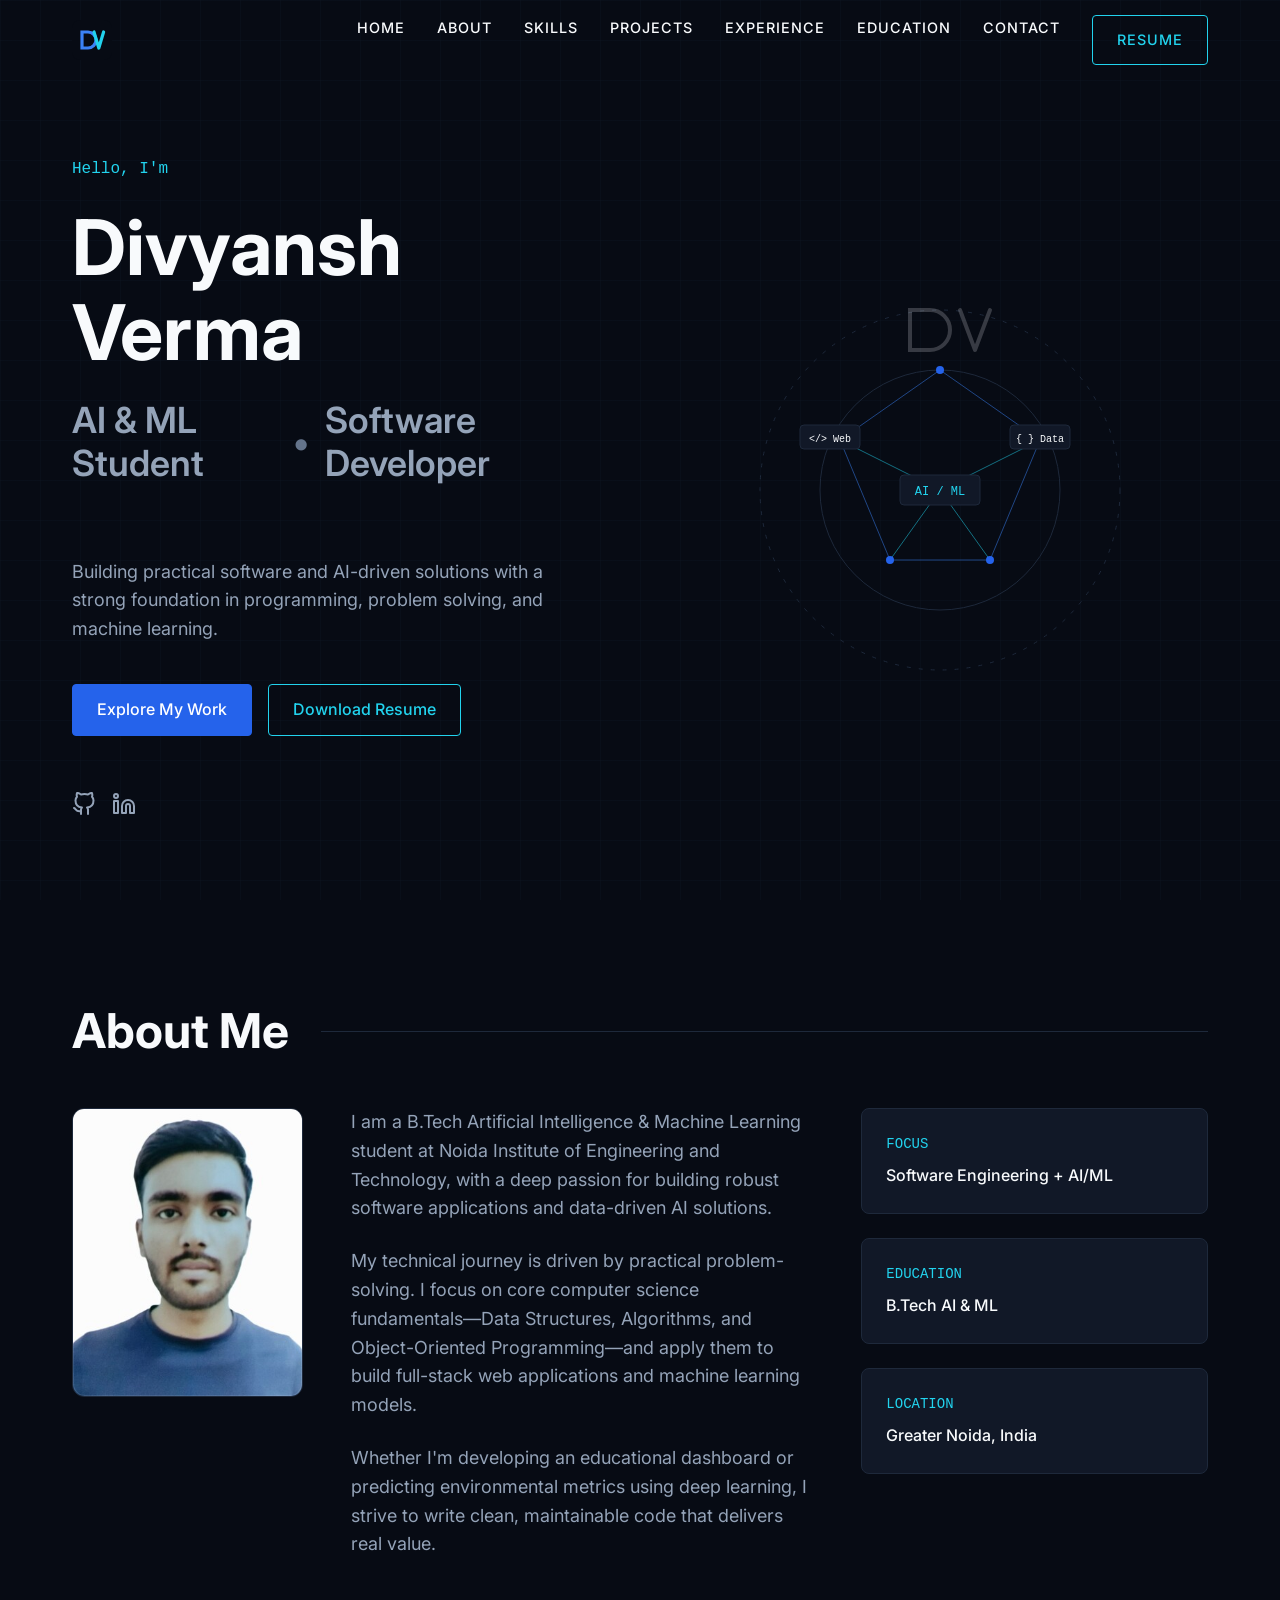
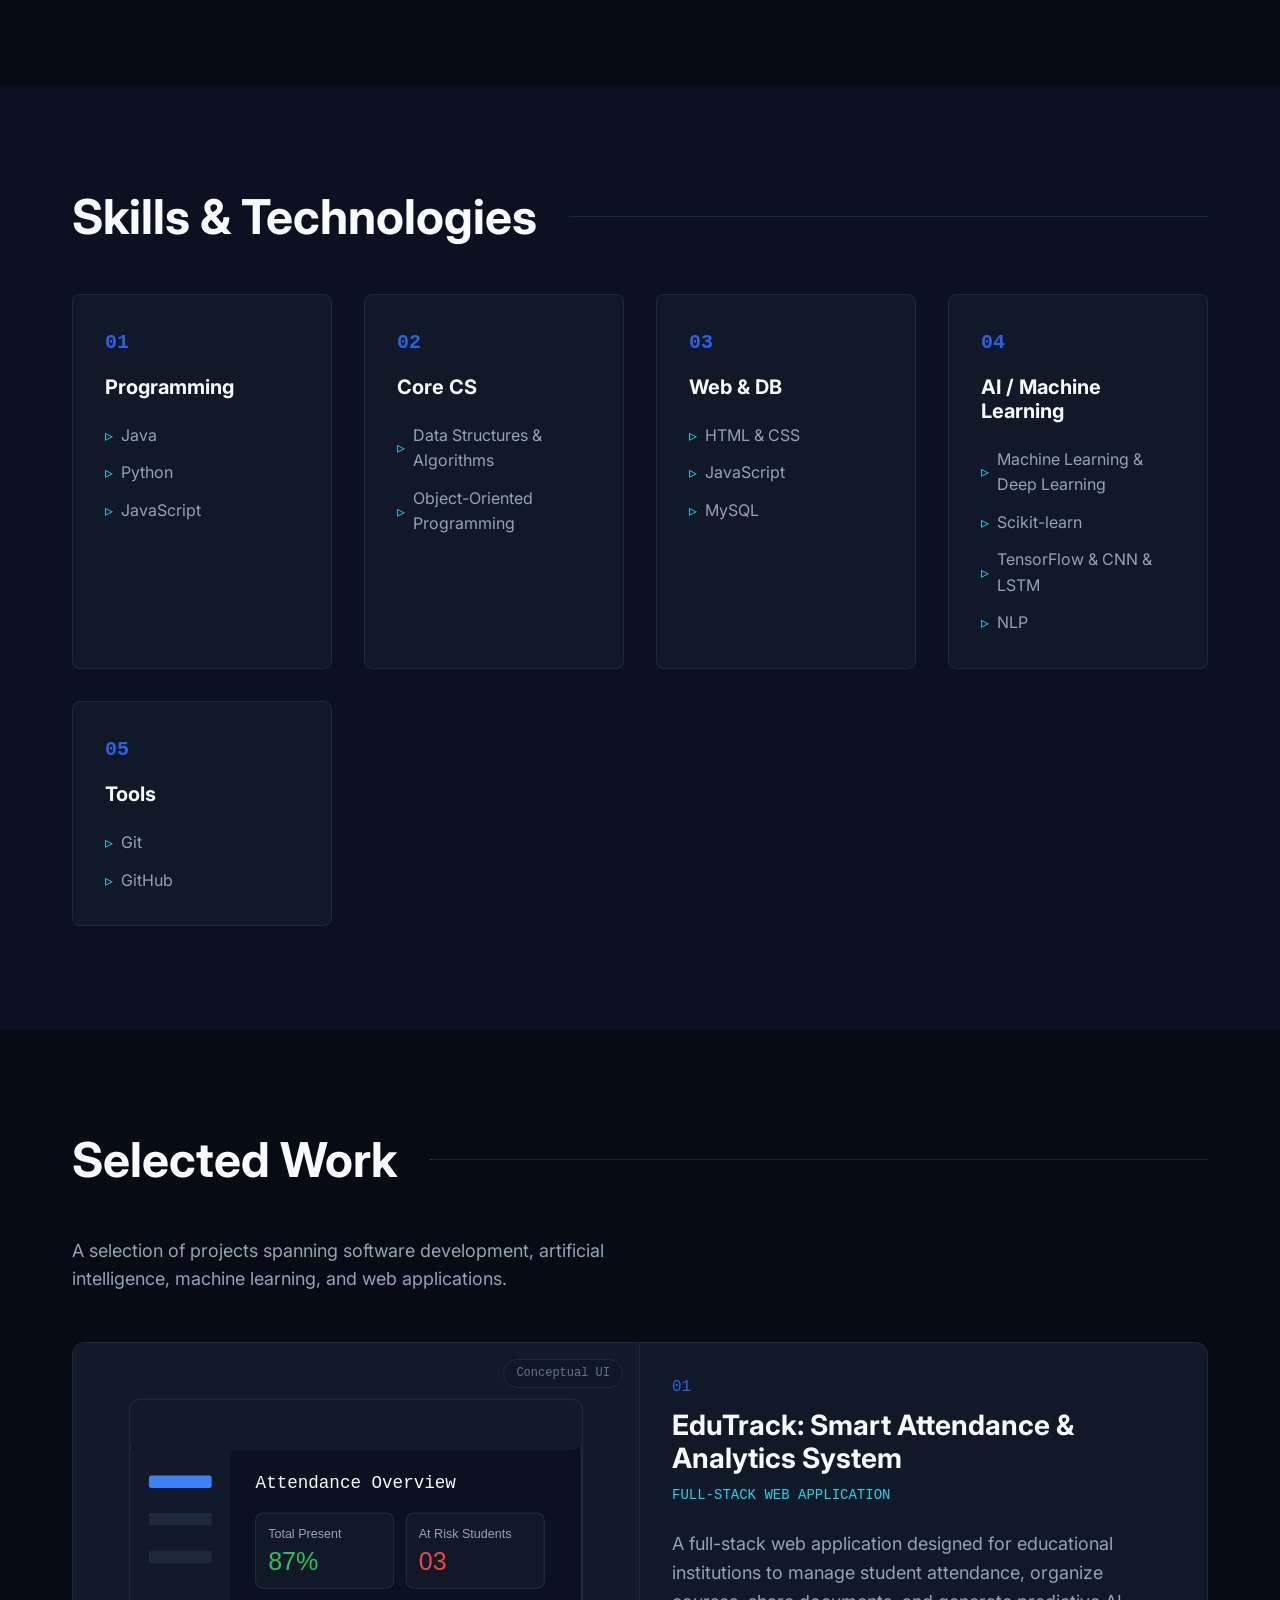
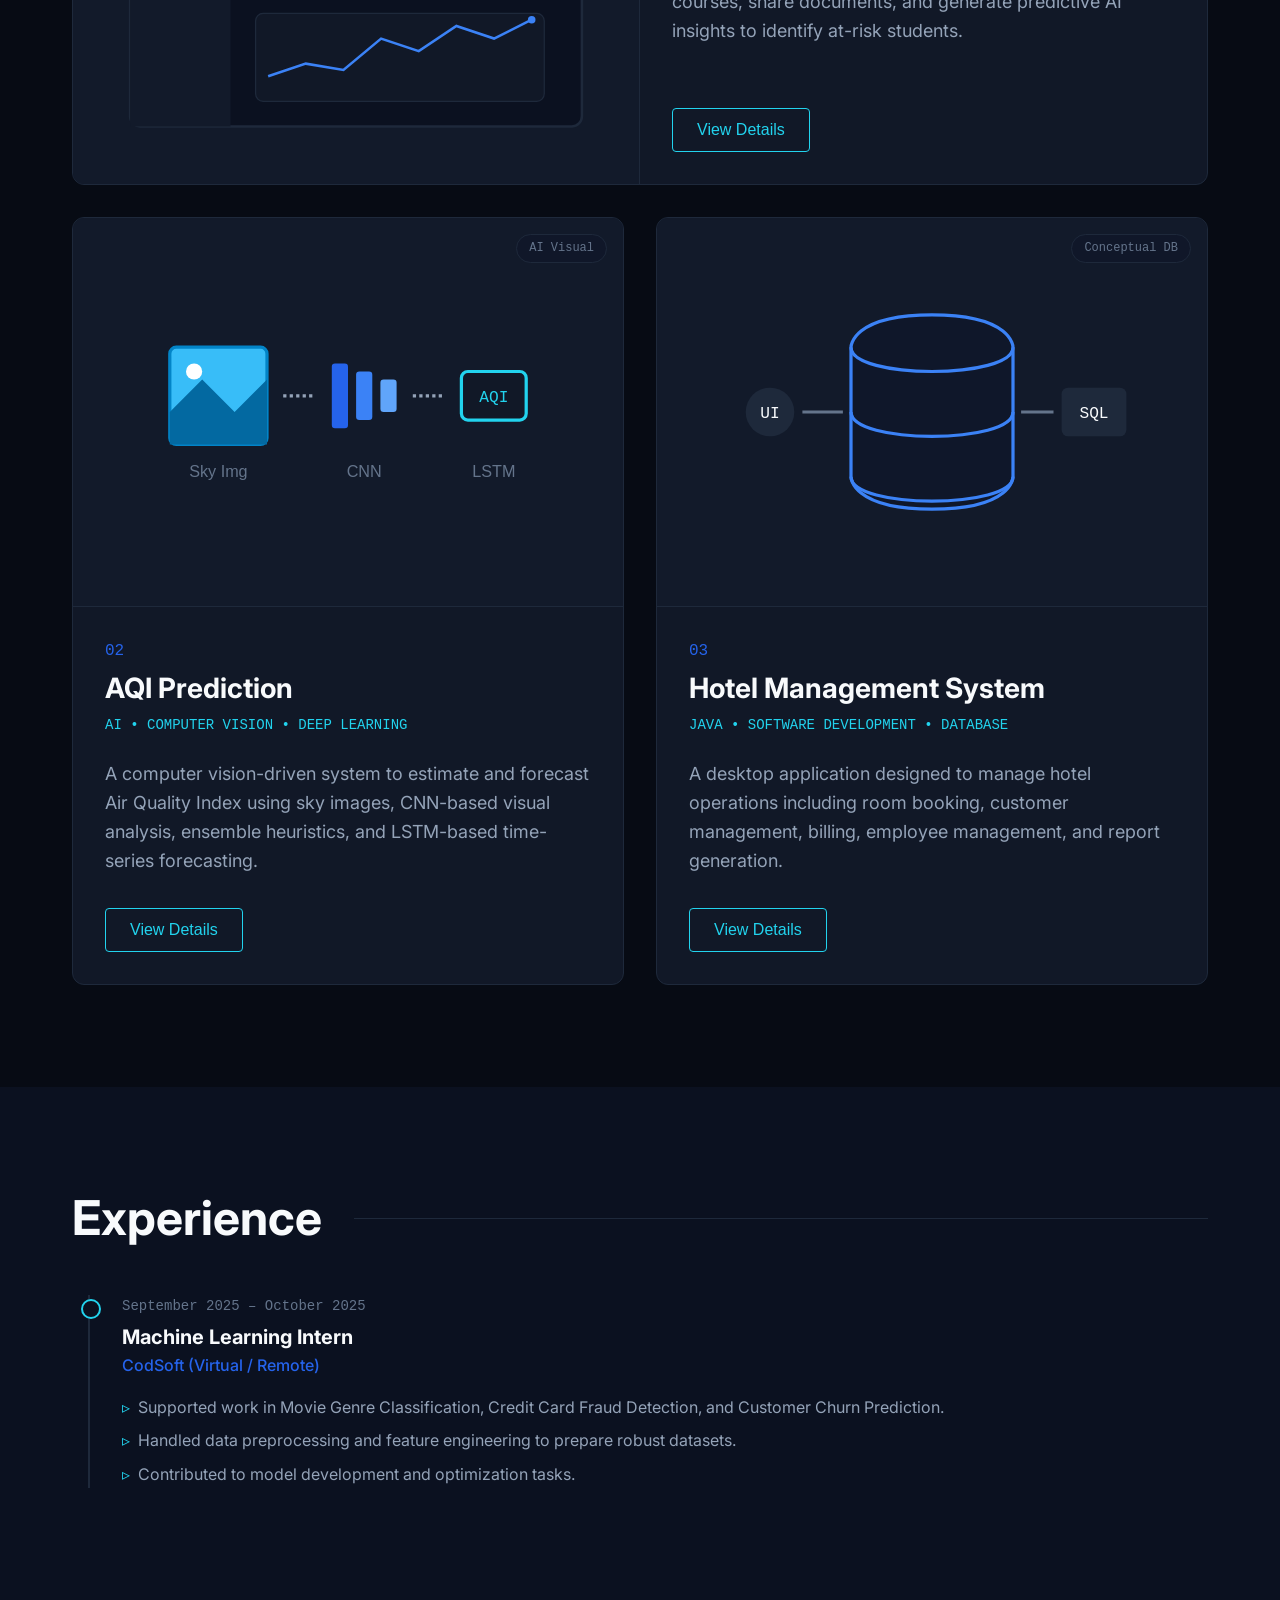
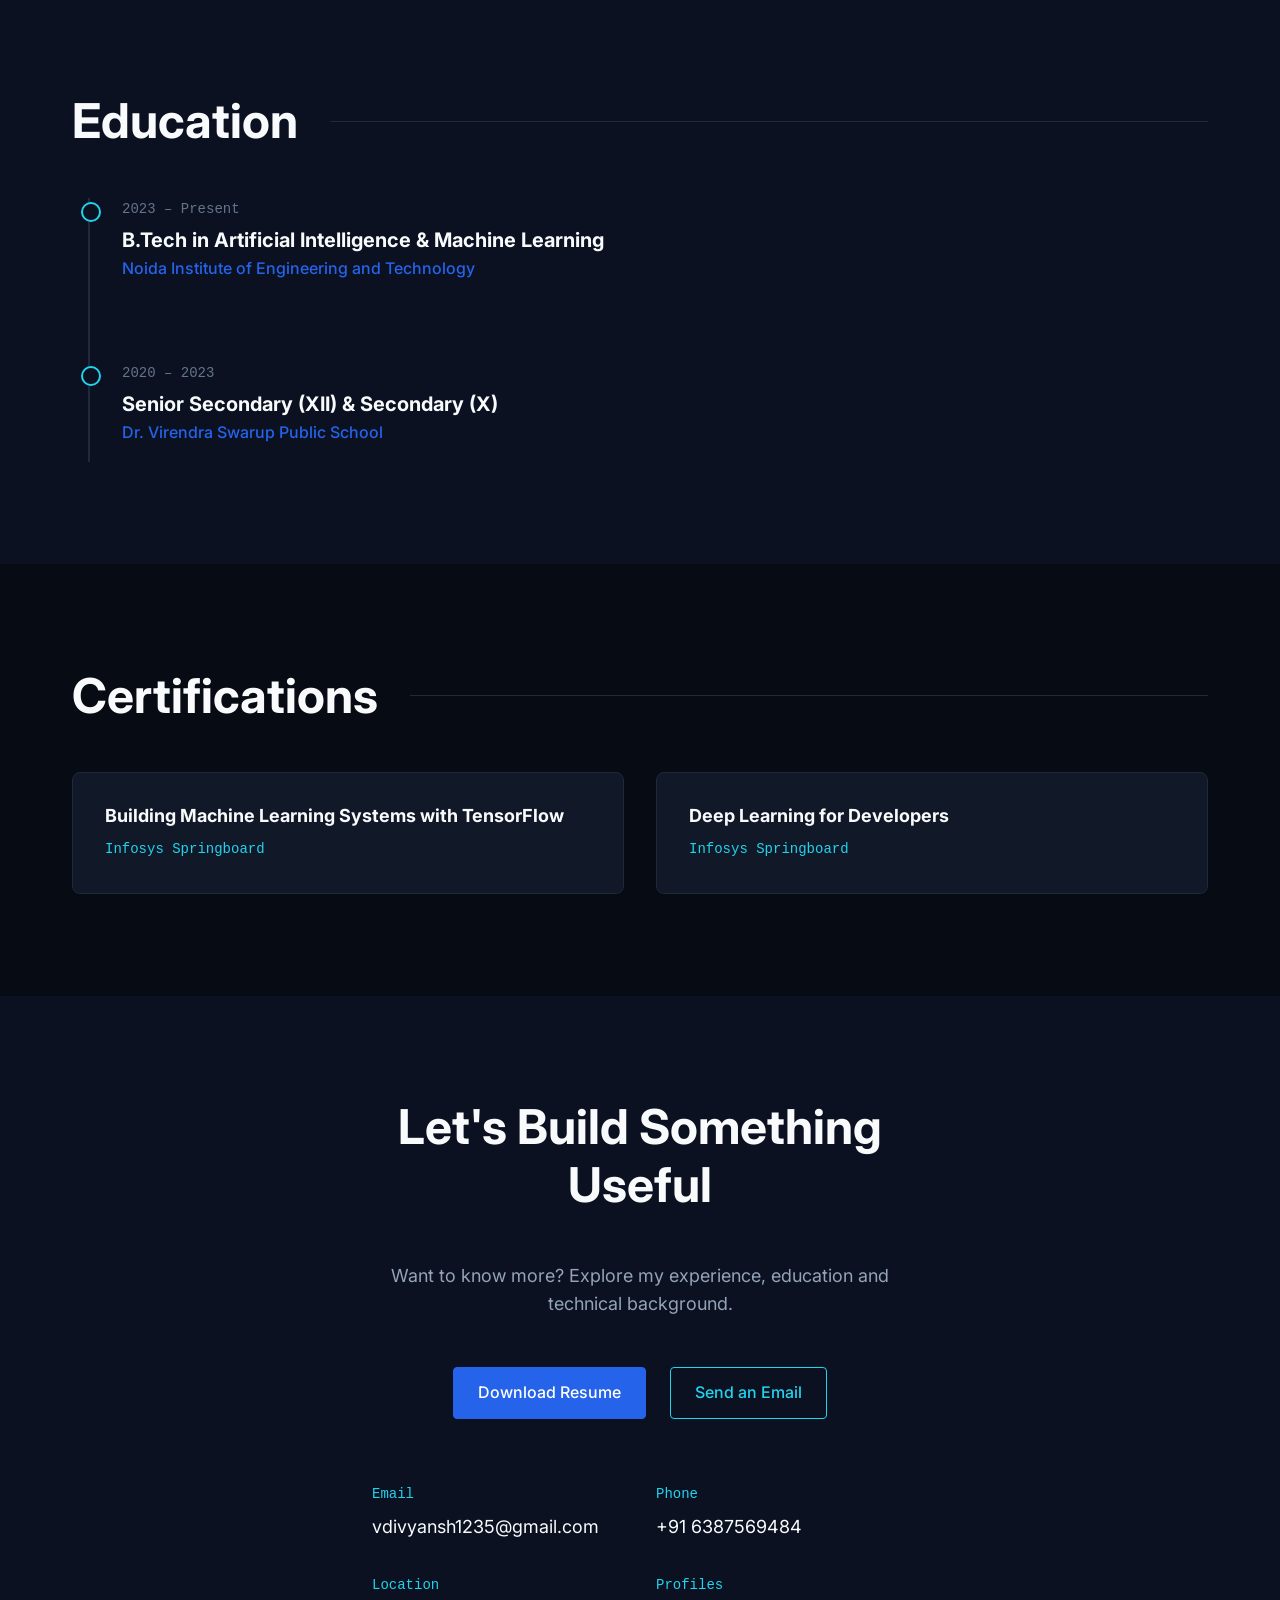
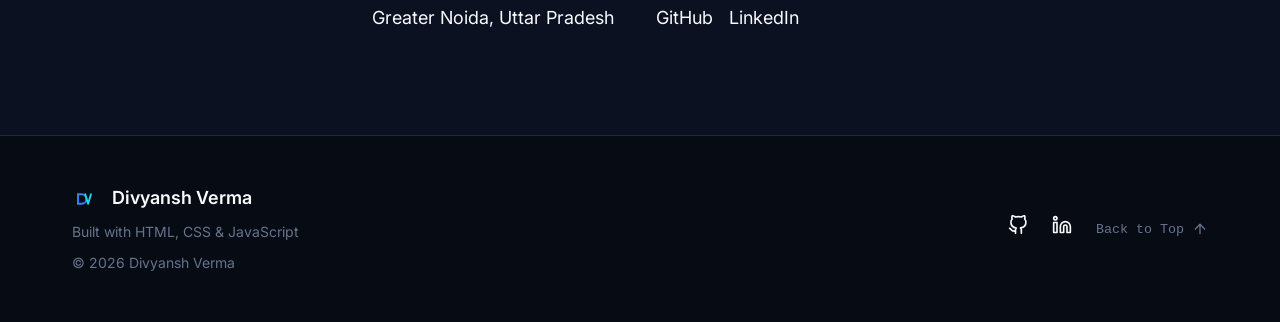
==== commit 929069ae: "Update portfolio with profile image" ====
--- a/Task-1-Portfolio/index.html
+++ b/Task-1-Portfolio/index.html
@@ -131,6 +131,9 @@
       <div class="container">
         <h2 class="reveal">About Me</h2>
         <div class="about-content">
+          <div class="about-image-wrapper reveal">
+            <img src="assets/images/img-profile.jpg" alt="Portrait image" class="about-image">
+          </div>
           <div class="about-text reveal">
             <p>I am a B.Tech Artificial Intelligence & Machine Learning student at Noida Institute of Engineering and Technology, with a deep passion for building robust software applications and data-driven AI solutions.</p>
             <p>My technical journey is driven by practical problem-solving. I focus on core computer science fundamentals—Data Structures, Algorithms, and Object-Oriented Programming—and apply them to build full-stack web applications and machine learning models.</p>
--- a/Task-1-Portfolio/style.css
+++ b/Task-1-Portfolio/style.css
@@ -320,8 +320,38 @@
 
 .about-content {
   display: grid;
-  grid-template-columns: 3fr 2fr;
-  gap: 4rem;
+  grid-template-columns: 1fr 2fr 1.5fr;
+  gap: 3rem;
+  align-items: start;
+}
+
+.about-image-wrapper {
+  border-radius: 12px;
+  overflow: hidden;
+  border: 1px solid var(--border-color);
+  aspect-ratio: 4/5;
+  background: var(--surface);
+  position: relative;
+}
+
+.about-image-wrapper::after {
+  content: "";
+  position: absolute;
+  inset: 0;
+  border-radius: 12px;
+  box-shadow: inset 0 0 0 1px rgba(255,255,255,0.1);
+  pointer-events: none;
+}
+
+.about-image {
+  width: 100%;
+  height: 100%;
+  object-fit: cover;
+  transition: transform 0.3s ease;
+}
+
+.about-image-wrapper:hover .about-image {
+  transform: scale(1.05);
 }
 
 .about-text p {
@@ -879,6 +909,12 @@
   
   .about-content {
     grid-template-columns: 1fr;
+    gap: 2rem;
+  }
+  
+  .about-image-wrapper {
+    max-width: 250px;
+    margin: 0 auto;
   }
   
   .project-card.featured {
